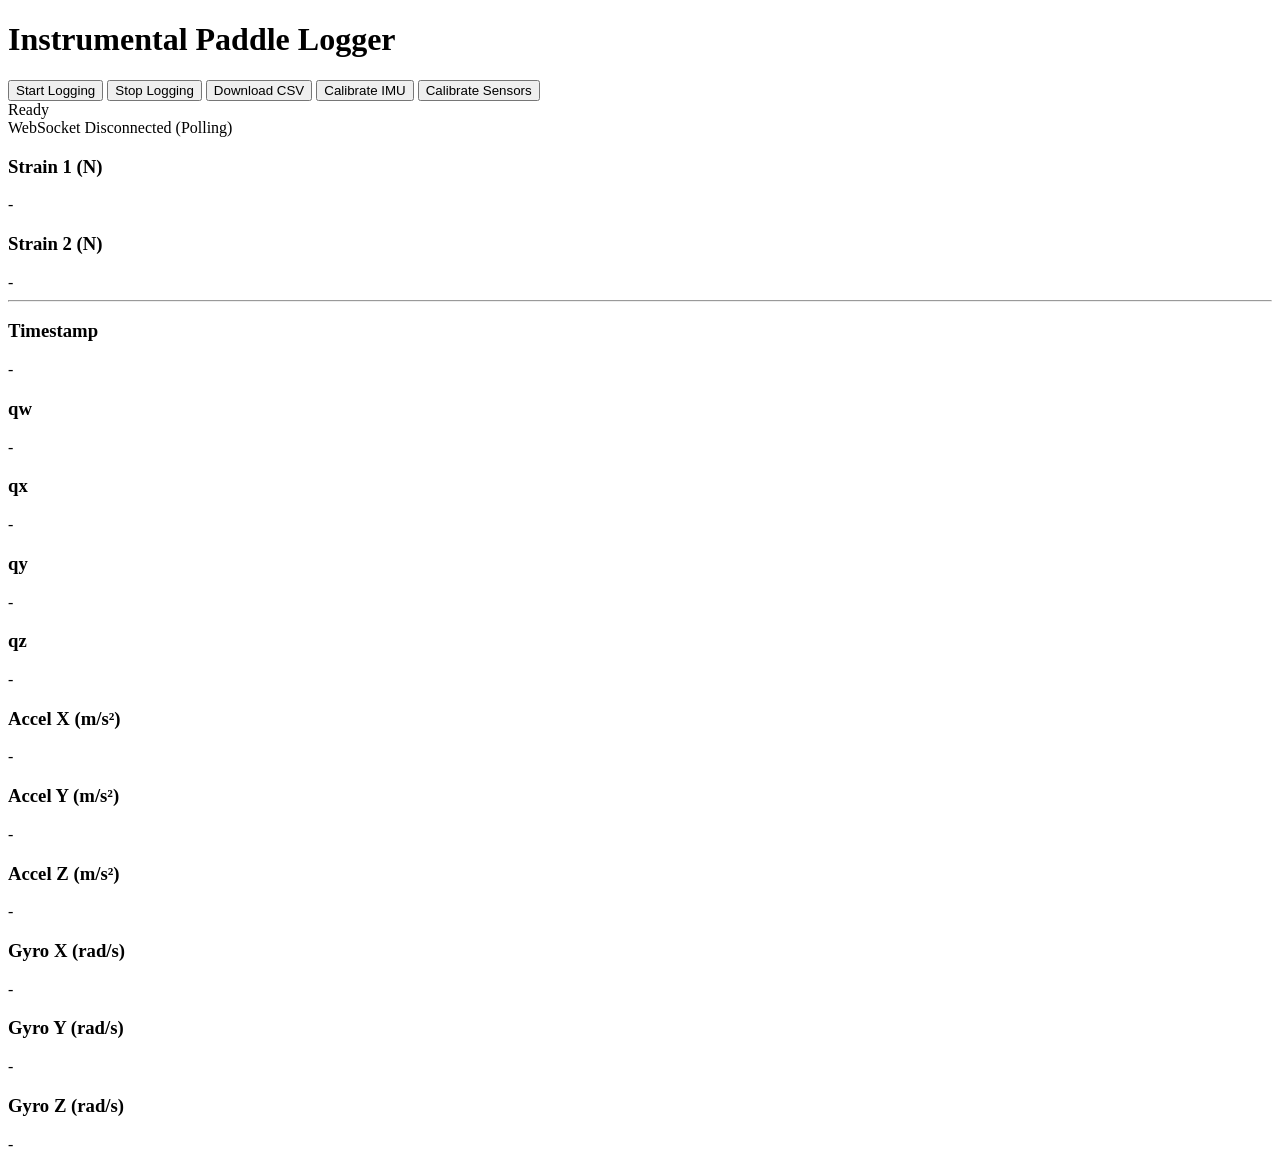
==== data/index.html @ 1730c108 "Create index.html" ====
<!DOCTYPE html>
<html>
<head>
    <title>Instrumental Paddle Logger</title>
    <meta name="viewport" content="width=device-width, initial-scale=1">
    <link rel="stylesheet" type="text/css" href="style.css">
    <script src="script.js"></script>
</head>
<body>
    <h1>Instrumental Paddle Logger</h1>
    <div class="button-container">
        <button class="button" onclick="startLogging()">Start Logging</button>
        <button class="button" onclick="stopLogging()">Stop Logging</button>
        <button class="button" onclick="downloadCSV()">Download CSV</button>
        <button id="calibrateButton" class="button" onclick="calibrateIMU()">Calibrate IMU</button>
        <button class="button" onclick="window.location.href='/calibrate_sensors'">Calibrate Sensors</button>
    </div>
    <div id="status"><span class="status-bar ready"><span class="status-dot"></span>Ready</span></div>
    <div id="wsStatus"><span class="status-bar calibrating"><span class="status-dot"></span>WebSocket Disconnected (Polling)</span></div>
    <div id="dashboard" class="dashboard">
        <div class="card priority">
            <h3>Strain 1 (N)</h3>
            <span id="strain1">-</span>
        </div>
        <div class="card priority">
            <h3>Strain 2 (N)</h3>
            <span id="strain2">-</span>
        </div>
    </div>
    <hr class="section-divider">
    <div class="dashboard">
        <div class="card"><h3>Timestamp</h3><span id="timestamp">-</span></div>
        <div class="card"><h3>qw</h3><span id="qw">-</span></div>
        <div class="card"><h3>qx</h3><span id="qx">-</span></div>
        <div class="card"><h3>qy</h3><span id="qy">-</span></div>
        <div class="card"><h3>qz</h3><span id="qz">-</span></div>
        <div class="card"><h3>Accel X (m/s²)</h3><span id="accel_x">-</span></div>
        <div class="card"><h3>Accel Y (m/s²)</h3><span id="accel_y">-</span></div>
        <div class="card"><h3>Accel Z (m/s²)</h3><span id="accel_z">-</span></div>
        <div class="card"><h3>Gyro X (rad/s)</h3><span id="gyro_x">-</span></div>
        <div class="card"><h3>Gyro Y (rad/s)</h3><span id="gyro_y">-</span></div>
        <div class="card"><h3>Gyro Z (rad/s)</h3><span id="gyro_z">-</span></div>
    </div>
</body>
</html>
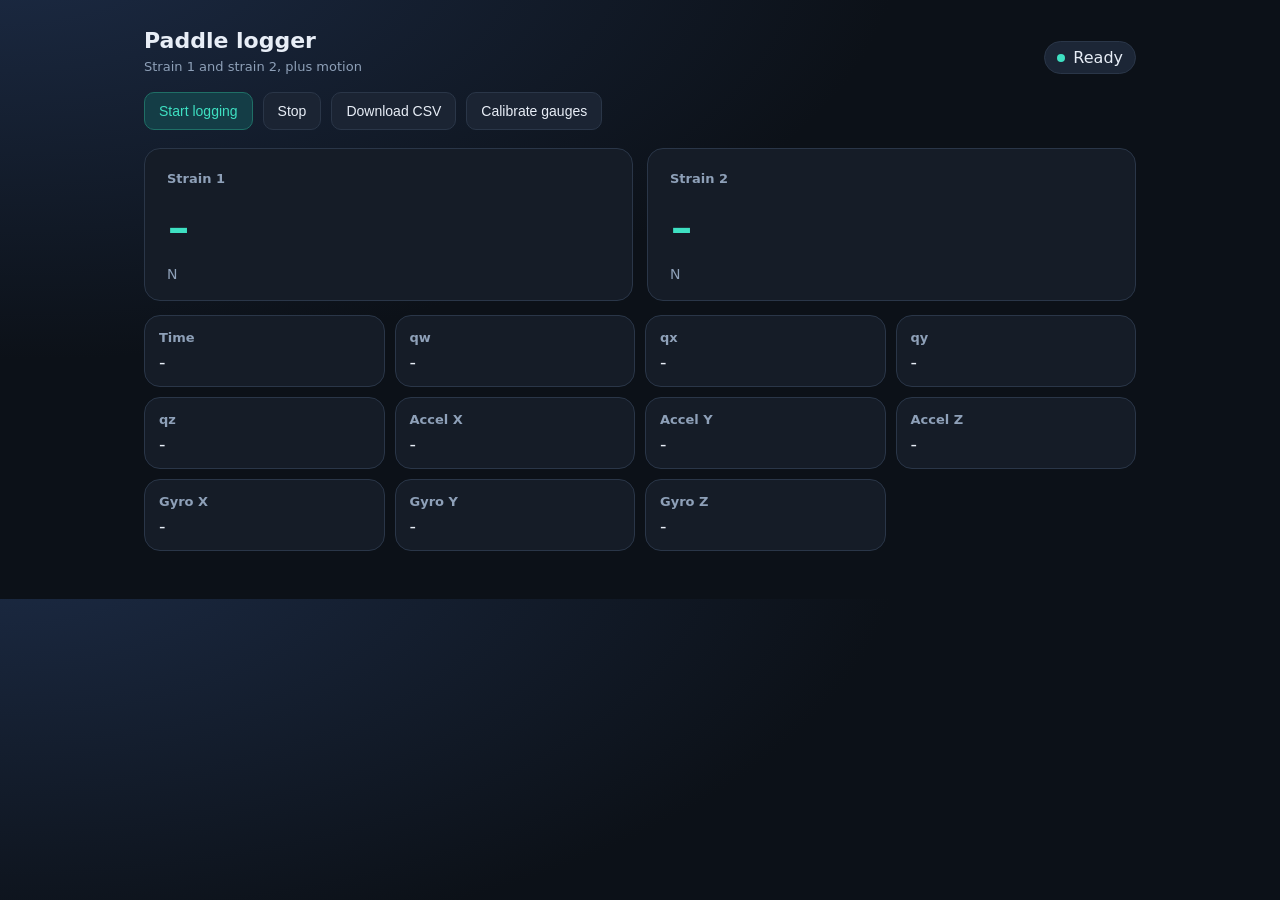
==== commit 7b045c72: "Update index.html" ====
--- a/data/index.html
+++ b/data/index.html
@@ -1,45 +1,117 @@
 <!DOCTYPE html>
-<html>
+<html lang="en">
 <head>
-    <title>Instrumental Paddle Logger</title>
-    <meta name="viewport" content="width=device-width, initial-scale=1">
-    <link rel="stylesheet" type="text/css" href="style.css">
-    <script src="script.js"></script>
+<meta charset="utf-8">
+<meta name="viewport" content="width=device-width, initial-scale=1">
+<title>Paddle Logger</title>
+<style>
+  :root { --bg:#0c1118; --panel:#151c27; --line:#2a3648; --text:#e8eef7; --muted:#8ea0b8; --accent:#3ee0c2; }
+  * { box-sizing: border-box; }
+  body { margin:0; font-family:"Segoe UI",system-ui,sans-serif; background:radial-gradient(900px 420px at 0% -10%, #1c2b45, var(--bg)); color:var(--text); }
+  header, main { max-width:1040px; margin:0 auto; }
+  header { display:flex; justify-content:space-between; align-items:flex-end; gap:16px; padding:28px 24px 0; }
+  h1 { margin:0; font-size:22px; }
+  .sub { margin:6px 0 0; color:var(--muted); font-size:13px; }
+  .status-bar { display:inline-flex; align-items:center; gap:8px; padding:6px 12px; border-radius:999px; background:#1c2636; border:1px solid var(--line); }
+  .status-dot { width:8px; height:8px; border-radius:50%; background:#6b7c93; }
+  .ready .status-dot { background:#3ee0c2; } .logging .status-dot { background:#4c8dff; } .calibrating .status-dot { background:#f0b429; }
+  main { padding:18px 24px 48px; }
+  .toolbar { display:flex; flex-wrap:wrap; gap:10px; margin-bottom:18px; }
+  .button { border:1px solid var(--line); background:#1b2433; color:var(--text); border-radius:10px; padding:10px 14px; font-size:14px; cursor:pointer; }
+  .button.primary { background:#143d46; border-color:#1f6f66; color:var(--accent); }
+  .button:disabled { opacity:.45; }
+  .gauges { display:grid; grid-template-columns:1fr 1fr; gap:14px; }
+  .gauge, .metric { background:var(--panel); border:1px solid var(--line); border-radius:16px; }
+  .gauge { padding:22px 22px 18px; }
+  .gauge h3, .metric h3 { margin:0; color:var(--muted); font-size:13px; }
+  .gauge span { display:block; margin-top:8px; font-size:64px; line-height:1; color:var(--accent); }
+  .unit { color:var(--muted); font-size:14px; margin-top:8px; }
+  .grid { display:grid; grid-template-columns:repeat(4,1fr); gap:10px; margin-top:14px; }
+  .metric { padding:14px; }
+  .metric span { display:block; margin-top:6px; font-size:18px; }
+  .panel { margin-top:14px; padding:18px; display:none; background:var(--panel); border:1px solid var(--line); border-radius:16px; }
+  .panel.open { display:block; }
+  .panel p { color:var(--muted); }
+  @media (max-width:800px) { .gauges,.grid { grid-template-columns:1fr 1fr; } .gauge span { font-size:48px; } }
+</style>
 </head>
 <body>
-    <h1>Instrumental Paddle Logger</h1>
-    <div class="button-container">
-        <button class="button" onclick="startLogging()">Start Logging</button>
-        <button class="button" onclick="stopLogging()">Stop Logging</button>
-        <button class="button" onclick="downloadCSV()">Download CSV</button>
-        <button id="calibrateButton" class="button" onclick="calibrateIMU()">Calibrate IMU</button>
-        <button class="button" onclick="window.location.href='/calibrate_sensors'">Calibrate Sensors</button>
+<header>
+  <div><h1>Paddle logger</h1><p class="sub">Strain 1 and strain 2, plus motion</p></div>
+  <div id="status"><span class="status-bar ready"><span class="status-dot"></span>Ready</span></div>
+</header>
+<main>
+  <div class="toolbar">
+    <button class="button primary" onclick="startLogging()">Start logging</button>
+    <button class="button" onclick="stopLogging()">Stop</button>
+    <button class="button" onclick="downloadCSV()">Download CSV</button>
+    <button id="calibrateButton" class="button" onclick="openCal()">Calibrate gauges</button>
+  </div>
+  <div class="gauges">
+    <div class="gauge"><h3>Strain 1</h3><span id="strain1">-</span><div class="unit">N</div></div>
+    <div class="gauge"><h3>Strain 2</h3><span id="strain2">-</span><div class="unit">N</div></div>
+  </div>
+  <div id="calPanel" class="panel">
+    <p id="instruction">Unload both gauges and click Tare.</p>
+    <div class="toolbar">
+      <button id="tareButton" class="button primary" onclick="tareStrain()">Tare</button>
+      <button id="weightButton" class="button" onclick="weightStrain()" disabled>Apply 50 N</button>
     </div>
-    <div id="status"><span class="status-bar ready"><span class="status-dot"></span>Ready</span></div>
-    <div id="wsStatus"><span class="status-bar calibrating"><span class="status-dot"></span>WebSocket Disconnected (Polling)</span></div>
-    <div id="dashboard" class="dashboard">
-        <div class="card priority">
-            <h3>Strain 1 (N)</h3>
-            <span id="strain1">-</span>
-        </div>
-        <div class="card priority">
-            <h3>Strain 2 (N)</h3>
-            <span id="strain2">-</span>
-        </div>
-    </div>
-    <hr class="section-divider">
-    <div class="dashboard">
-        <div class="card"><h3>Timestamp</h3><span id="timestamp">-</span></div>
-        <div class="card"><h3>qw</h3><span id="qw">-</span></div>
-        <div class="card"><h3>qx</h3><span id="qx">-</span></div>
-        <div class="card"><h3>qy</h3><span id="qy">-</span></div>
-        <div class="card"><h3>qz</h3><span id="qz">-</span></div>
-        <div class="card"><h3>Accel X (m/s²)</h3><span id="accel_x">-</span></div>
-        <div class="card"><h3>Accel Y (m/s²)</h3><span id="accel_y">-</span></div>
-        <div class="card"><h3>Accel Z (m/s²)</h3><span id="accel_z">-</span></div>
-        <div class="card"><h3>Gyro X (rad/s)</h3><span id="gyro_x">-</span></div>
-        <div class="card"><h3>Gyro Y (rad/s)</h3><span id="gyro_y">-</span></div>
-        <div class="card"><h3>Gyro Z (rad/s)</h3><span id="gyro_z">-</span></div>
-    </div>
+    <p id="calStatus">Status: Waiting</p>
+  </div>
+  <div class="grid">
+    <div class="metric"><h3>Time</h3><span id="timestamp">-</span></div>
+    <div class="metric"><h3>qw</h3><span id="qw">-</span></div>
+    <div class="metric"><h3>qx</h3><span id="qx">-</span></div>
+    <div class="metric"><h3>qy</h3><span id="qy">-</span></div>
+    <div class="metric"><h3>qz</h3><span id="qz">-</span></div>
+    <div class="metric"><h3>Accel X</h3><span id="accel_x">-</span></div>
+    <div class="metric"><h3>Accel Y</h3><span id="accel_y">-</span></div>
+    <div class="metric"><h3>Accel Z</h3><span id="accel_z">-</span></div>
+    <div class="metric"><h3>Gyro X</h3><span id="gyro_x">-</span></div>
+    <div class="metric"><h3>Gyro Y</h3><span id="gyro_y">-</span></div>
+    <div class="metric"><h3>Gyro Z</h3><span id="gyro_z">-</span></div>
+  </div>
+</main>
+<script>
+let isLogging = false;
+function openCal(){ document.getElementById('calPanel').classList.add('open'); }
+function setStatus(kind, text){
+  document.getElementById('status').innerHTML = '<span class="status-bar '+kind+'"><span class="status-dot"></span>'+text+'</span>';
+}
+function startLogging(){ fetch('/start').then(()=>{ isLogging=true; setStatus('logging','Logging'); }).catch(()=>{}); }
+function stopLogging(){ fetch('/stop').then(()=>{ isLogging=false; setStatus('ready','Ready'); }).catch(()=>{}); }
+function downloadCSV(){ window.location.href='/download'; }
+function num(v){ return (v===undefined||v===null||Number.isNaN(Number(v)))?'-':Number(v).toFixed(3); }
+function showData(d){
+  ['strain1','strain2','qw','qx','qy','qz','accel_x','accel_y','accel_z','gyro_x','gyro_y','gyro_z'].forEach(id=>{
+    document.getElementById(id).textContent = num(d[id]);
+  });
+  document.getElementById('timestamp').textContent = d.timestamp || '-';
+}
+function updateData(){
+  fetch('/status').then(r=>r.text()).then(s=>{
+    isLogging = s==='true';
+    setStatus(isLogging?'logging':'ready', isLogging?'Logging':'Ready');
+    if(isLogging) fetch('/data').then(r=>r.json()).then(showData).catch(()=>{});
+  }).catch(()=>{});
+}
+function checkStrainStatus(){
+  fetch('/calibrate_strain_status').then(r=>r.text()).then(status=>{
+    const instruction=document.getElementById('instruction');
+    const calStatus=document.getElementById('calStatus');
+    const tare=document.getElementById('tareButton');
+    const weight=document.getElementById('weightButton');
+    if(status==='weight1'){ calStatus.textContent='Status: gauge 1'; instruction.textContent='Apply 50 N to gauge 1 only, then click Apply 50 N.'; tare.disabled=true; weight.disabled=false; }
+    else if(status==='weight2'){ calStatus.textContent='Status: gauge 2'; instruction.textContent='Move the 50 N load to gauge 2 only, then click Apply 50 N.'; tare.disabled=true; weight.disabled=false; }
+    else if(status==='complete'){ calStatus.textContent='Status: complete'; instruction.textContent='Both gauges are calibrated.'; tare.disabled=true; weight.disabled=true; setStatus('ready','Ready'); return; }
+    else { calStatus.textContent='Status: waiting'; instruction.textContent='Unload both gauges and click Tare.'; tare.disabled=false; weight.disabled=true; }
+    setTimeout(checkStrainStatus,1000);
+  }).catch(()=>{});
+}
+function tareStrain(){ setStatus('calibrating','Calibrating'); fetch('/calibrate_strain_tare').then(checkStrainStatus).catch(()=>{}); }
+function weightStrain(){ fetch('/calibrate_strain_weight').then(checkStrainStatus).catch(()=>{}); }
+setInterval(updateData,500);
+</script>
 </body>
 </html>
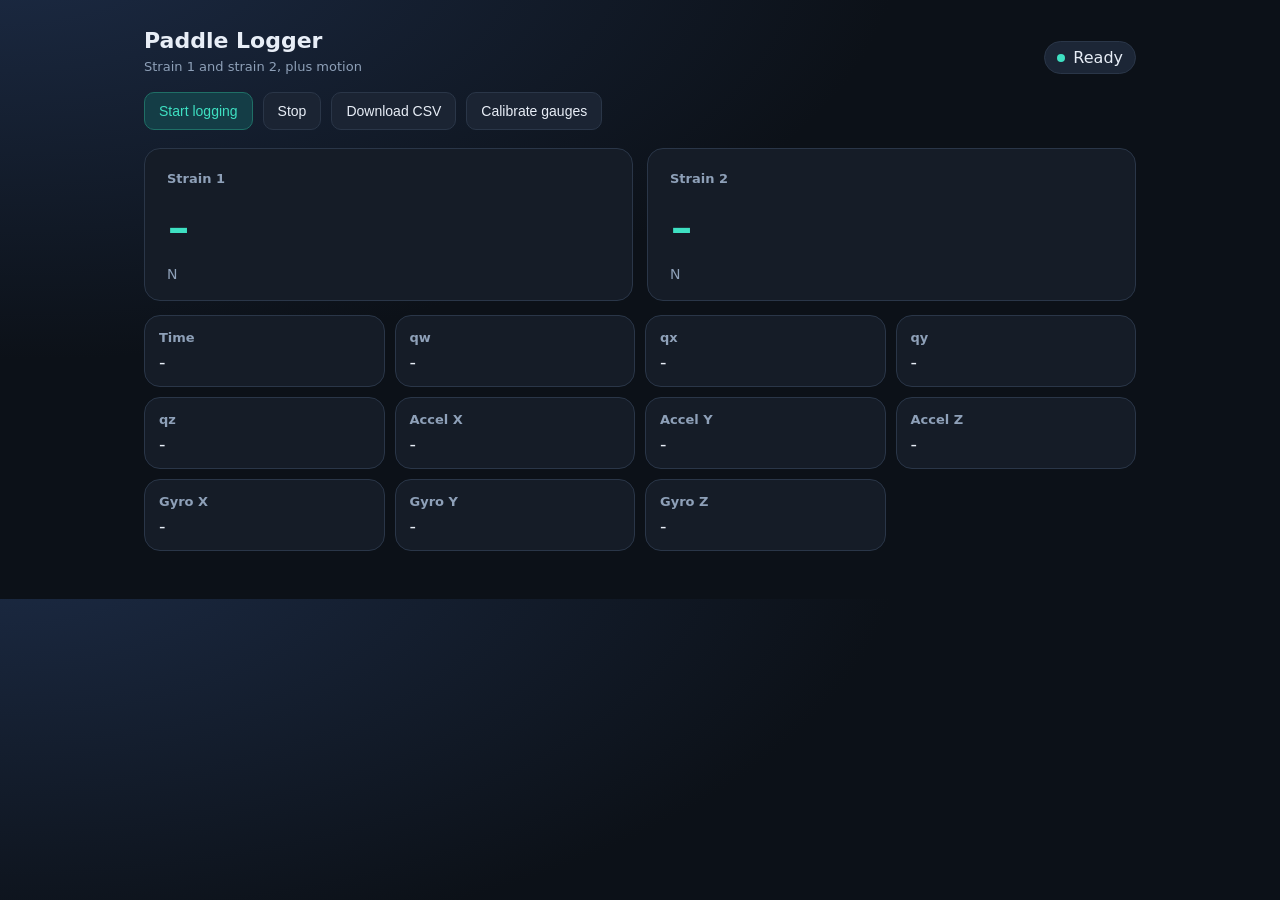
==== commit 597d9024: "Update index.html" ====
--- a/data/index.html
+++ b/data/index.html
@@ -37,7 +37,7 @@
 </head>
 <body>
 <header>
-  <div><h1>Paddle logger</h1><p class="sub">Strain 1 and strain 2, plus motion</p></div>
+  <div><h1>Paddle Logger</h1><p class="sub">Strain 1 and strain 2, plus motion</p></div>
   <div id="status"><span class="status-bar ready"><span class="status-dot"></span>Ready</span></div>
 </header>
 <main>
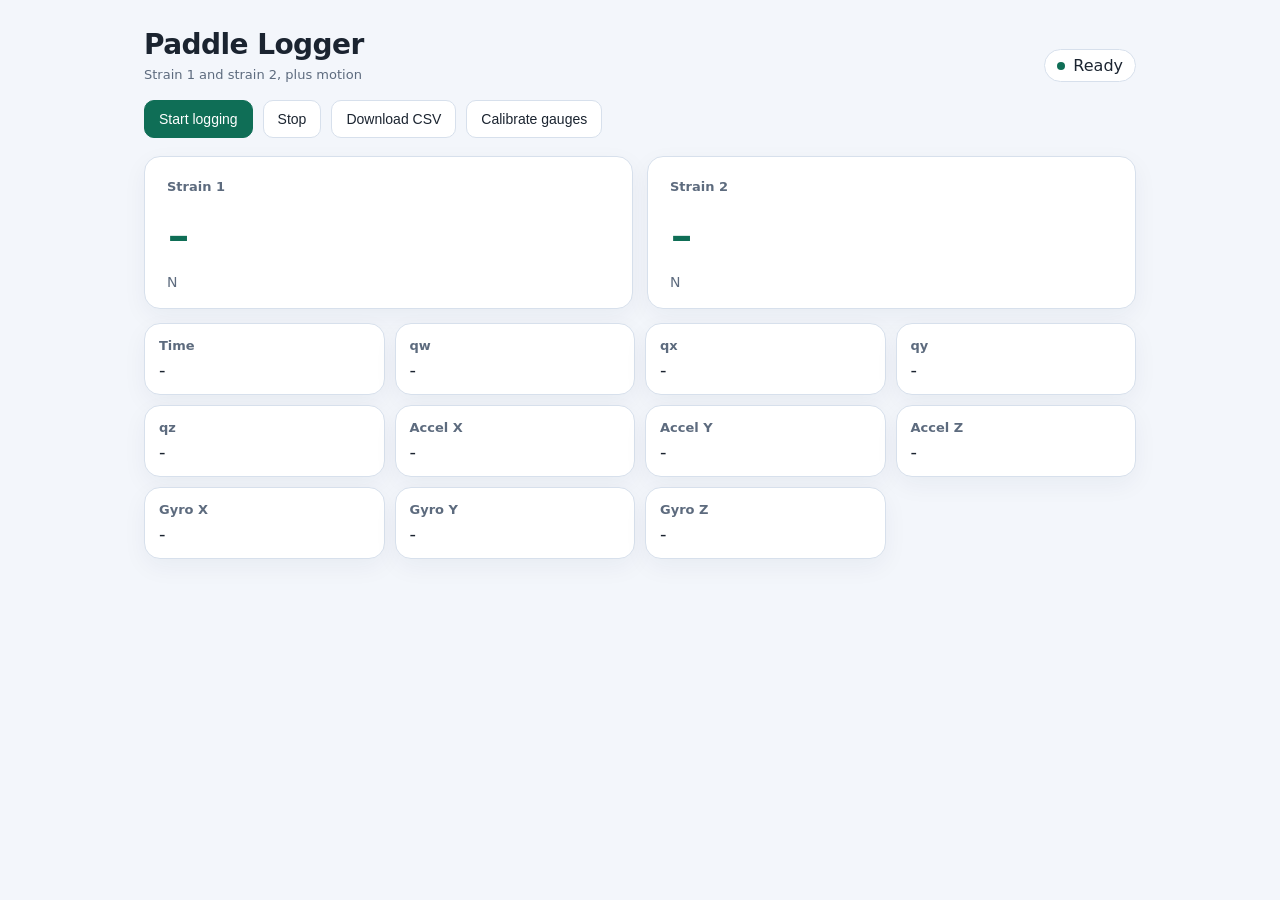
==== commit e52221e9: "Update index.html" ====
--- a/data/index.html
+++ b/data/index.html
@@ -5,34 +5,45 @@
 <meta name="viewport" content="width=device-width, initial-scale=1">
 <title>Paddle Logger</title>
 <style>
-  :root { --bg:#0c1118; --panel:#151c27; --line:#2a3648; --text:#e8eef7; --muted:#8ea0b8; --accent:#3ee0c2; }
+  :root {
+    --bg: #f3f6fb;
+    --panel: #ffffff;
+    --line: #d7e0ec;
+    --text: #1b2430;
+    --muted: #5d6b7e;
+    --accent: #0f6e56;
+    --amber: #b45309;
+  }
   * { box-sizing: border-box; }
-  body { margin:0; font-family:"Segoe UI",system-ui,sans-serif; background:radial-gradient(900px 420px at 0% -10%, #1c2b45, var(--bg)); color:var(--text); }
-  header, main { max-width:1040px; margin:0 auto; }
-  header { display:flex; justify-content:space-between; align-items:flex-end; gap:16px; padding:28px 24px 0; }
-  h1 { margin:0; font-size:22px; }
-  .sub { margin:6px 0 0; color:var(--muted); font-size:13px; }
-  .status-bar { display:inline-flex; align-items:center; gap:8px; padding:6px 12px; border-radius:999px; background:#1c2636; border:1px solid var(--line); }
-  .status-dot { width:8px; height:8px; border-radius:50%; background:#6b7c93; }
-  .ready .status-dot { background:#3ee0c2; } .logging .status-dot { background:#4c8dff; } .calibrating .status-dot { background:#f0b429; }
-  main { padding:18px 24px 48px; }
-  .toolbar { display:flex; flex-wrap:wrap; gap:10px; margin-bottom:18px; }
-  .button { border:1px solid var(--line); background:#1b2433; color:var(--text); border-radius:10px; padding:10px 14px; font-size:14px; cursor:pointer; }
-  .button.primary { background:#143d46; border-color:#1f6f66; color:var(--accent); }
-  .button:disabled { opacity:.45; }
-  .gauges { display:grid; grid-template-columns:1fr 1fr; gap:14px; }
-  .gauge, .metric { background:var(--panel); border:1px solid var(--line); border-radius:16px; }
-  .gauge { padding:22px 22px 18px; }
-  .gauge h3, .metric h3 { margin:0; color:var(--muted); font-size:13px; }
-  .gauge span { display:block; margin-top:8px; font-size:64px; line-height:1; color:var(--accent); }
-  .unit { color:var(--muted); font-size:14px; margin-top:8px; }
-  .grid { display:grid; grid-template-columns:repeat(4,1fr); gap:10px; margin-top:14px; }
-  .metric { padding:14px; }
-  .metric span { display:block; margin-top:6px; font-size:18px; }
-  .panel { margin-top:14px; padding:18px; display:none; background:var(--panel); border:1px solid var(--line); border-radius:16px; }
-  .panel.open { display:block; }
-  .panel p { color:var(--muted); }
-  @media (max-width:800px) { .gauges,.grid { grid-template-columns:1fr 1fr; } .gauge span { font-size:48px; } }
+  body { margin: 0; font-family: "Segoe UI", system-ui, sans-serif; background: var(--bg); color: var(--text); }
+  header, main { max-width: 1040px; margin: 0 auto; }
+  header { display: flex; justify-content: space-between; align-items: flex-end; gap: 16px; padding: 28px 24px 0; }
+  h1 { margin: 0; font-size: 28px; letter-spacing: -0.02em; }
+  .sub { margin: 6px 0 0; color: var(--muted); font-size: 13px; }
+  .status-bar { display: inline-flex; align-items: center; gap: 8px; padding: 6px 12px; border-radius: 999px; background: #fff; border: 1px solid var(--line); }
+  .status-dot { width: 8px; height: 8px; border-radius: 50%; background: #9aa8ba; }
+  .ready .status-dot { background: #0f6e56; }
+  .logging .status-dot { background: #1d4ed8; }
+  .calibrating .status-dot { background: var(--amber); }
+  main { padding: 18px 24px 48px; }
+  .toolbar { display: flex; flex-wrap: wrap; gap: 10px; margin-bottom: 18px; }
+  .button { border: 1px solid var(--line); background: #fff; color: var(--text); border-radius: 10px; padding: 10px 14px; font-size: 14px; cursor: pointer; }
+  .button:hover { border-color: #0f6e56; }
+  .button.primary { background: #0f6e56; border-color: #0f6e56; color: #fff; }
+  .button:disabled { opacity: .45; }
+  .gauges { display: grid; grid-template-columns: 1fr 1fr; gap: 14px; }
+  .gauge, .panel, .metric { background: #fff; border: 1px solid var(--line); border-radius: 16px; box-shadow: 0 8px 24px rgba(20,40,70,.05); }
+  .gauge { padding: 22px 22px 18px; }
+  .gauge h3, .metric h3 { margin: 0; color: var(--muted); font-size: 13px; }
+  .gauge span { display: block; margin-top: 8px; font-size: 64px; line-height: 1; color: var(--accent); }
+  .unit { color: var(--muted); font-size: 14px; margin-top: 8px; }
+  .grid { display: grid; grid-template-columns: repeat(4, 1fr); gap: 10px; margin-top: 14px; }
+  .metric { padding: 14px; }
+  .metric span { display: block; margin-top: 6px; font-size: 18px; }
+  .panel { margin-top: 14px; padding: 18px; display: none; }
+  .panel.open { display: block; }
+  .panel p { color: var(--muted); }
+  @media (max-width: 800px) { .gauges, .grid { grid-template-columns: 1fr 1fr; } .gauge span { font-size: 48px; } }
 </style>
 </head>
 <body>
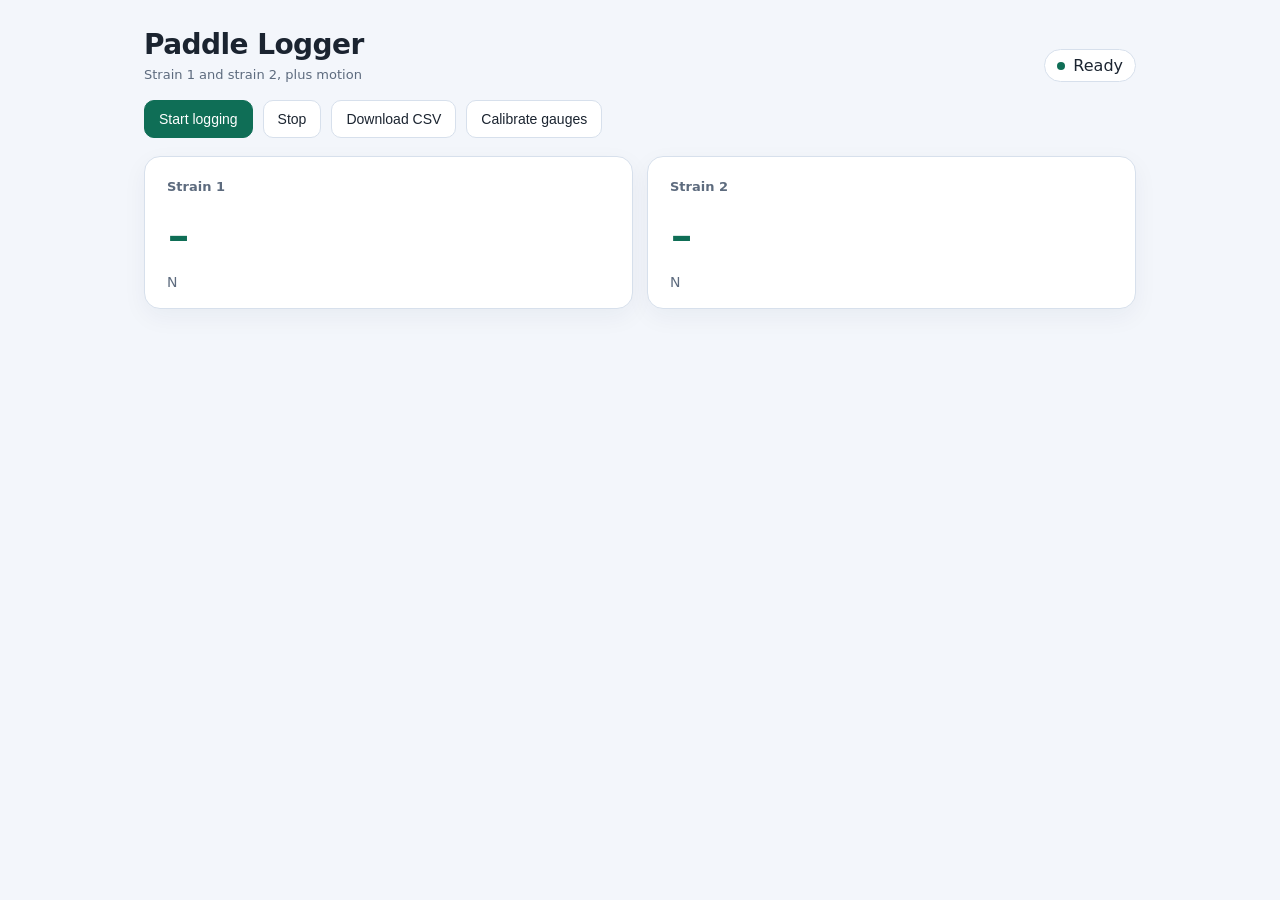
==== commit 574c9773: "Update index.html" ====
--- a/data/index.html
+++ b/data/index.html
@@ -62,67 +62,92 @@
     <div class="gauge"><h3>Strain 1</h3><span id="strain1">-</span><div class="unit">N</div></div>
     <div class="gauge"><h3>Strain 2</h3><span id="strain2">-</span><div class="unit">N</div></div>
   </div>
-  <div id="calPanel" class="panel">
-    <p id="instruction">Unload both gauges and click Tare.</p>
-    <div class="toolbar">
-      <button id="tareButton" class="button primary" onclick="tareStrain()">Tare</button>
-      <button id="weightButton" class="button" onclick="weightStrain()" disabled>Apply 50 N</button>
-    </div>
-    <p id="calStatus">Status: Waiting</p>
+ <div id="calPanel" class="panel">
+  <h3>Calibration</h3>
+  <p id="instruction">Unload the paddle and click Tare. Then type the kg you hung, or pick a recommended weight.</p>
+  <div class="toolbar">
+    <button id="tareButton" class="button primary" onclick="tareBoth()">Tare</button>
   </div>
-  <div class="grid">
-    <div class="metric"><h3>Time</h3><span id="timestamp">-</span></div>
-    <div class="metric"><h3>qw</h3><span id="qw">-</span></div>
-    <div class="metric"><h3>qx</h3><span id="qx">-</span></div>
-    <div class="metric"><h3>qy</h3><span id="qy">-</span></div>
-    <div class="metric"><h3>qz</h3><span id="qz">-</span></div>
-    <div class="metric"><h3>Accel X</h3><span id="accel_x">-</span></div>
-    <div class="metric"><h3>Accel Y</h3><span id="accel_y">-</span></div>
-    <div class="metric"><h3>Accel Z</h3><span id="accel_z">-</span></div>
-    <div class="metric"><h3>Gyro X</h3><span id="gyro_x">-</span></div>
-    <div class="metric"><h3>Gyro Y</h3><span id="gyro_y">-</span></div>
-    <div class="metric"><h3>Gyro Z</h3><span id="gyro_z">-</span></div>
-  </div>
+  <p>Recommended weights</p>
+  <div class="toolbar" id="kgOptions"></div>
+  <p>Or type kg</p>
+  <input id="kgInput" type="number" min="0" step="0.1" value="1" oninput="typeKg()">
+  <p id="newtonText" style="font-size:28px;">9.81 N</p>
+  <button id="weightButton" class="button" onclick="recordPoint()" disabled>Record both</button>
+  <p id="calStatus">Status: Waiting</p>
+  <p id="pointList"></p>
+</div>
 </main>
 <script>
 let isLogging = false;
-function openCal(){ document.getElementById('calPanel').classList.add('open'); }
-function setStatus(kind, text){
-  document.getElementById('status').innerHTML = '<span class="status-bar '+kind+'"><span class="status-dot"></span>'+text+'</span>';
+const kgChoices = [1, 2, 3, 4, 5, 6, 7, 8, 9, 10];
+let chosenKg = 1;
+let saved = [];
+function openCal() {
+  document.getElementById('calPanel').classList.add('open');
+  const box = document.getElementById('kgOptions');
+  if (!box.childElementCount) {
+    kgChoices.forEach(kg => {
+      const b = document.createElement('button');
+      b.className = 'button';
+      b.id = 'kg' + kg;
+      b.textContent = kg + ' kg';
+      b.onclick = () => selectKg(kg);
+      box.appendChild(b);
+    });
+  }
+  selectKg(1);
 }
-function startLogging(){ fetch('/start').then(()=>{ isLogging=true; setStatus('logging','Logging'); }).catch(()=>{}); }
-function stopLogging(){ fetch('/stop').then(()=>{ isLogging=false; setStatus('ready','Ready'); }).catch(()=>{}); }
-function downloadCSV(){ window.location.href='/download'; }
-function num(v){ return (v===undefined||v===null||Number.isNaN(Number(v)))?'-':Number(v).toFixed(3); }
-function showData(d){
-  ['strain1','strain2','qw','qx','qy','qz','accel_x','accel_y','accel_z','gyro_x','gyro_y','gyro_z'].forEach(id=>{
-    document.getElementById(id).textContent = num(d[id]);
+function setStatus(kind, text) {
+  document.getElementById('status').innerHTML =
+    '<span class="status-bar ' + kind + '"><span class="status-dot"></span>' + text + '</span>';
+}
+function newton(kg) { return Math.round(kg * 9.81 * 100) / 100; }
+function selectKg(kg) {
+  chosenKg = kg;
+  document.getElementById('kgInput').value = kg;
+  document.getElementById('newtonText').textContent = newton(kg) + ' N';
+  kgChoices.forEach(n => {
+    document.getElementById('kg' + n).className = n === kg ? 'button primary' : 'button';
   });
-  document.getElementById('timestamp').textContent = d.timestamp || '-';
 }
-function updateData(){
-  fetch('/status').then(r=>r.text()).then(s=>{
-    isLogging = s==='true';
-    setStatus(isLogging?'logging':'ready', isLogging?'Logging':'Ready');
-    if(isLogging) fetch('/data').then(r=>r.json()).then(showData).catch(()=>{});
-  }).catch(()=>{});
+function typeKg() {
+  const kg = Number(document.getElementById('kgInput').value);
+  if (!kg && kg !== 0) return;
+  chosenKg = kg;
+  document.getElementById('newtonText').textContent = newton(kg) + ' N';
 }
-function checkStrainStatus(){
-  fetch('/calibrate_strain_status').then(r=>r.text()).then(status=>{
-    const instruction=document.getElementById('instruction');
-    const calStatus=document.getElementById('calStatus');
-    const tare=document.getElementById('tareButton');
-    const weight=document.getElementById('weightButton');
-    if(status==='weight1'){ calStatus.textContent='Status: gauge 1'; instruction.textContent='Apply 50 N to gauge 1 only, then click Apply 50 N.'; tare.disabled=true; weight.disabled=false; }
-    else if(status==='weight2'){ calStatus.textContent='Status: gauge 2'; instruction.textContent='Move the 50 N load to gauge 2 only, then click Apply 50 N.'; tare.disabled=true; weight.disabled=false; }
-    else if(status==='complete'){ calStatus.textContent='Status: complete'; instruction.textContent='Both gauges are calibrated.'; tare.disabled=true; weight.disabled=true; setStatus('ready','Ready'); return; }
-    else { calStatus.textContent='Status: waiting'; instruction.textContent='Unload both gauges and click Tare.'; tare.disabled=false; weight.disabled=true; }
-    setTimeout(checkStrainStatus,1000);
-  }).catch(()=>{});
+function tareBoth() {
+  setStatus('calibrating', 'Calibrating');
+  document.getElementById('calStatus').textContent = 'Status: zero saved';
+  document.getElementById('instruction').textContent = 'Zero saved. Type the kg you hung, or pick a recommended weight, then click Record both.';
+  document.getElementById('weightButton').disabled = false;
 }
-function tareStrain(){ setStatus('calibrating','Calibrating'); fetch('/calibrate_strain_tare').then(checkStrainStatus).catch(()=>{}); }
-function weightStrain(){ fetch('/calibrate_strain_weight').then(checkStrainStatus).catch(()=>{}); }
-setInterval(updateData,500);
+function recordPoint() {
+  const n = newton(chosenKg);
+  saved.push(chosenKg);
+  document.getElementById('pointList').textContent = 'Saved: ' + saved.map(k => k + ' kg (' + newton(k) + ' N)').join(', ');
+  document.getElementById('calStatus').textContent = saved.length + ' saved';
+  setStatus('ready', 'Ready');
+}
+function startLogging() { fetch('/start').then(() => { isLogging = true; setStatus('logging', 'Logging'); }).catch(() => {}); }
+function stopLogging() { fetch('/stop').then(() => { isLogging = false; setStatus('ready', 'Ready'); }).catch(() => {}); }
+function downloadCSV() { window.location.href = '/download'; }
+function num(v) { return (v === undefined || v === null || Number.isNaN(Number(v))) ? '-' : Number(v).toFixed(3); }
+function showData(data) {
+  ['strain1','strain2','qw','qx','qy','qz','accel_x','accel_y','accel_z','gyro_x','gyro_y','gyro_z'].forEach(id => {
+    document.getElementById(id).textContent = num(data[id]);
+  });
+  document.getElementById('timestamp').textContent = data.timestamp || '-';
+}
+function updateData() {
+  fetch('/status').then(r => r.text()).then(status => {
+    isLogging = status === 'true';
+    setStatus(isLogging ? 'logging' : 'ready', isLogging ? 'Logging' : 'Ready');
+    if (isLogging) fetch('/data').then(r => r.json()).then(showData).catch(() => {});
+  }).catch(() => {});
+}
+setInterval(updateData, 500);
 </script>
 </body>
 </html>
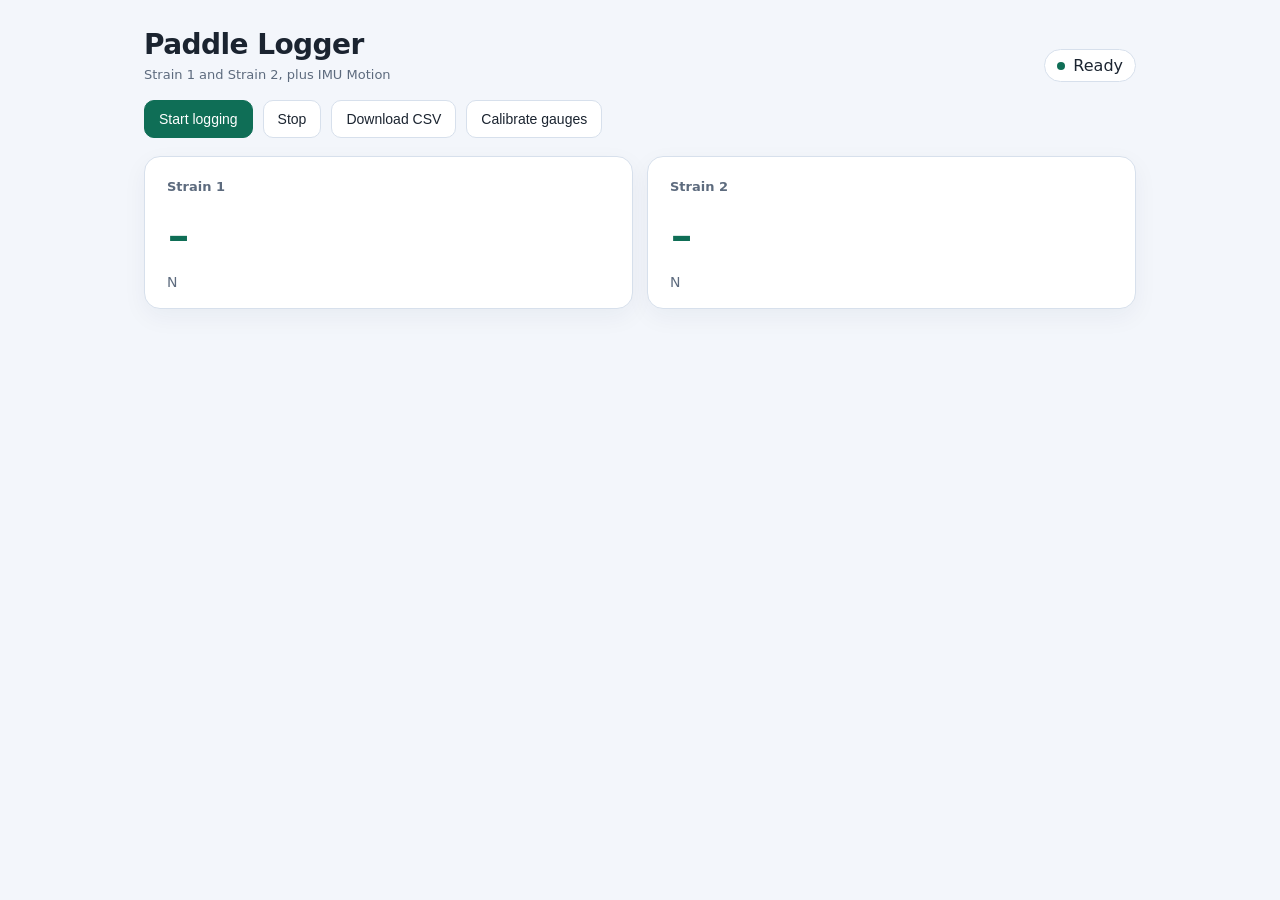
==== commit 01231f43: "Update index.html" ====
--- a/data/index.html
+++ b/data/index.html
@@ -48,7 +48,7 @@
 </head>
 <body>
 <header>
-  <div><h1>Paddle Logger</h1><p class="sub">Strain 1 and strain 2, plus motion</p></div>
+  <div><h1>Paddle Logger</h1><p class="sub">Strain 1 and Strain 2, plus IMU Motion</p></div>
   <div id="status"><span class="status-bar ready"><span class="status-dot"></span>Ready</span></div>
 </header>
 <main>
